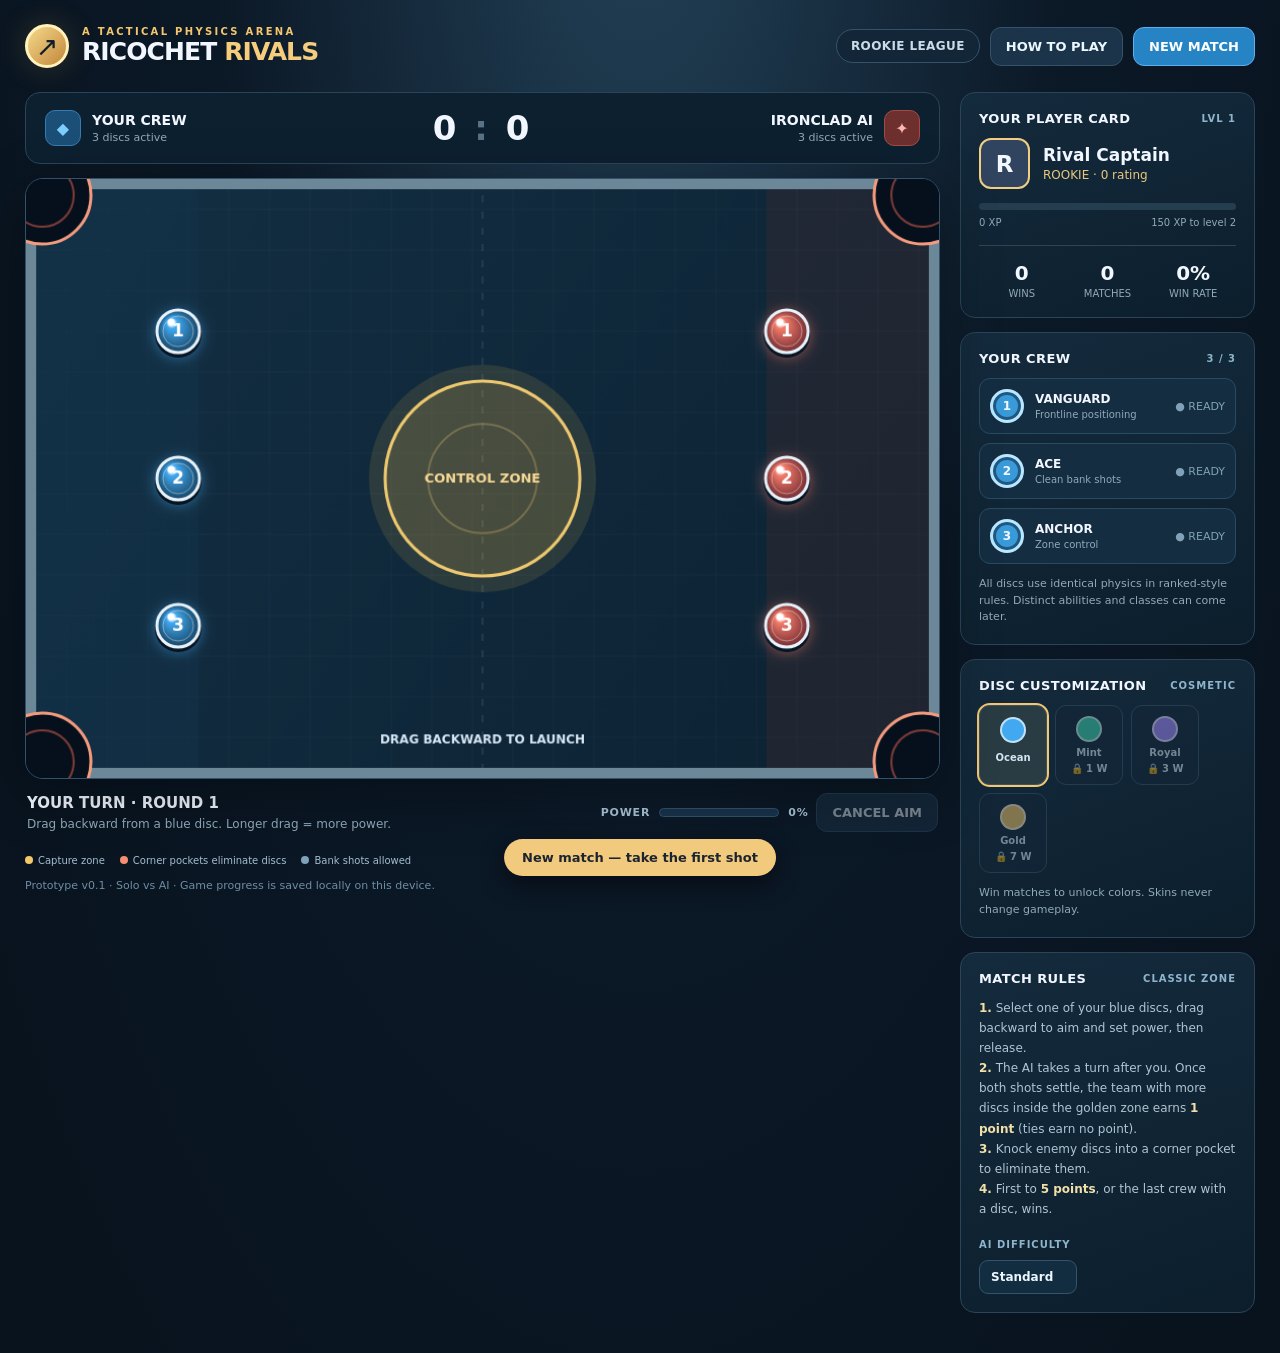
==== classic.html @ 90ade148 "Preserve original pool-style zone control prototype as Classic" ====
<!doctype html>
<html lang="en">
<head>
<meta charset="utf-8">
<meta name="viewport" content="width=device-width, initial-scale=1">
<meta name="theme-color" content="#08131e">
<meta name="description" content="Ricochet Rivals: a turn-based physics arena strategy game.">
<title>Ricochet Rivals — Arena Prototype</title>
<style>
:root{color-scheme:dark;--bg:#08131e;--panel:#101f30;--panel2:#172b3e;--stroke:#2a455a;--muted:#91a9b9;--text:#f2f7ff;--gold:#f5c66d;--blue:#48adf7;--red:#ff786c}
*{box-sizing:border-box}body{margin:0;background:radial-gradient(ellipse at 50% -15%,#24435a 0%,#0b1826 48%,#08131e 90%);font-family:Inter,ui-sans-serif,system-ui,-apple-system,BlinkMacSystemFont,"Segoe UI",sans-serif;color:var(--text);min-height:100vh}
button,select{font:inherit}button{cursor:pointer}button:disabled{opacity:.45;cursor:not-allowed}.shell{max-width:1430px;margin:auto;padding:24px 25px 40px}.topbar{display:flex;align-items:center;justify-content:space-between;gap:20px;margin-bottom:24px;flex-wrap:wrap}.brand{display:flex;align-items:center;gap:13px}.mark{display:grid;place-items:center;width:44px;height:44px;font-size:27px;color:#111d29;border:3px solid #fff2bb;border-radius:50%;background:linear-gradient(135deg,#f5d98a,#c2873c);box-shadow:0 0 30px #dba94d33}.eyebrow{font-size:10px;font-weight:800;letter-spacing:2.3px;color:var(--gold);text-transform:uppercase}.brand h1{margin:1px 0 0;font-size:25px;line-height:1.1;letter-spacing:-.9px}.topactions{display:flex;align-items:center;gap:10px}.pill{font-size:12px;font-weight:750;letter-spacing:.4px;color:#cbdbea;border:1px solid #34536b;border-radius:999px;padding:9px 14px;background:#122638}.btn{border:1px solid #35526a;border-radius:11px;padding:11px 15px;color:#ecf8ff;font-size:13px;font-weight:800;background:#1b3449;transition:background .15s,transform .15s}.btn:hover:not(:disabled){background:#2d4a62;transform:translateY(-1px)}.btn.primary{border-color:#5daff4;background:#2784c4;color:#fff}.btn.primary:hover{background:#379adf}.layout{display:grid;grid-template-columns:minmax(0,1fr) 295px;gap:20px}.stage{min-width:0}.scorebar{display:grid;grid-template-columns:1fr auto 1fr;align-items:center;background:#0d2030;border:1px solid var(--stroke);border-radius:15px;padding:15px 19px;margin-bottom:14px}.competitor{display:flex;align-items:center;gap:11px}.competitor.away{justify-content:flex-end;text-align:right}.team-icon{width:36px;height:36px;display:grid;place-items:center;border-radius:10px;font-weight:900;background:#1b4f77;color:#7dcdff;border:1px solid #377cb1}.away .team-icon{background:#6d302f;color:#ffb5ad;border-color:#a24b46}.teamname{font-size:14px;font-weight:850}.subtitle{font-size:11px;color:var(--muted);margin-top:3px}.score{font-size:34px;letter-spacing:3px;font-weight:900;font-variant-numeric:tabular-nums}.score span{color:#587286}.board-wrap{position:relative;border:1px solid #31526a;border-radius:18px;background:#091929;overflow:hidden;box-shadow:0 14px 60px #0005}.board-wrap canvas{display:block;width:100%;height:auto;touch-action:none;cursor:crosshair}.board-overlay{position:absolute;inset:0;display:flex;align-items:center;justify-content:center;pointer-events:none;background:#05131dcc}.board-overlay.hidden{display:none}.overlay-panel{background:#112638f4;border:1px solid #54728b;border-radius:18px;padding:28px 30px;max-width:min(88%,370px);text-align:center;box-shadow:0 18px 45px #0007;pointer-events:auto}.overlay-panel .big{font-size:34px;font-weight:900;letter-spacing:-1px}.overlay-panel p{color:#b8ccdc;font-size:14px;line-height:1.55}.statusbar{min-height:64px;display:flex;align-items:center;justify-content:space-between;gap:15px;padding:14px 2px}.turn-label{font-size:15px;font-weight:850}.turn-detail{font-size:12px;margin-top:5px;color:var(--muted)}.powerbox{display:flex;align-items:center;gap:9px;color:#a9c4d6;font-size:11px;font-weight:800;letter-spacing:.8px}.power-track{height:9px;width:120px;border-radius:99px;background:#18334a;overflow:hidden;border:1px solid #31536a}.power-fill{height:100%;width:0;background:linear-gradient(90deg,#48bced,#f8d575,#f08564);border-radius:99px;transition:width .08s}.side{display:flex;flex-direction:column;gap:14px}.card{background:linear-gradient(160deg,#142b3d,#0c1e2c);border:1px solid var(--stroke);border-radius:15px;padding:18px}.card h2{font-size:13px;letter-spacing:.4px;margin:0 0 15px}.section-head{display:flex;justify-content:space-between;align-items:center;margin-bottom:12px}.section-head h2{margin:0}.small-tag{font-size:10px;letter-spacing:1px;text-transform:uppercase;color:#8eb5cc;font-weight:800}.profile{display:flex;align-items:center;gap:13px}.avatar{width:51px;height:51px;border:2px solid #f1ce82;background:#30445f;border-radius:12px;display:grid;place-items:center;font-weight:900;font-size:23px}.profile-name{font-weight:850;font-size:17px}.rank{color:#e9c87e;font-size:12px;margin-top:3px}.xp-track{height:7px;border-radius:99px;background:#243e50;overflow:hidden;margin-top:14px}.xp-fill{background:#70b8f4;width:0;height:100%;border-radius:99px}.xp-label{display:flex;justify-content:space-between;color:var(--muted);font-size:10px;margin-top:7px}.stats{display:grid;grid-template-columns:repeat(3,1fr);margin-top:17px;border-top:1px solid #2b4658;padding-top:15px;text-align:center}.stat-value{font-size:20px;font-weight:900;font-variant-numeric:tabular-nums}.stat-key{font-size:10px;color:var(--muted);margin-top:3px}.roster{display:flex;flex-direction:column;gap:9px}.crewline{display:flex;align-items:center;gap:11px;background:#152d40;border:1px solid #294b62;border-radius:11px;padding:10px}.mini-disc{width:34px;height:34px;border-radius:50%;background:#399ad9;display:grid;place-items:center;border:3px solid #b9e7ff;font-size:12px;font-weight:900;box-shadow:inset 0 0 0 3px #225780}.crewtitle{font-size:12px;font-weight:850}.crewdesc{font-size:10px;color:var(--muted);margin-top:3px}.crewright{margin-left:auto;color:#80a2b9;font-size:11px}.custom-row{display:flex;gap:8px;flex-wrap:wrap}.skin{display:grid;place-items:center;gap:5px;border:1px solid #365369;background:#132638;color:#d1e5f3;border-radius:11px;min-width:68px;padding:10px 8px;font-size:10px;font-weight:800}.skin .swatch{border:2px solid #ffffffaa;border-radius:50%;width:26px;height:26px}.skin.active{outline:2px solid var(--gold);background:#293b43}.skin.locked{opacity:.5}.rules{font-size:12px;line-height:1.68;color:#b1c5d3;margin:0}.rules strong{color:#f2e0a9}.footer{margin-top:13px;color:#6f8da4;font-size:11px}.toast{position:fixed;left:50%;bottom:24px;transform:translate(-50%,30px);opacity:0;pointer-events:none;background:#f1ca7e;color:#1c2430;padding:11px 18px;border-radius:99px;font-size:13px;font-weight:850;box-shadow:0 8px 25px #0007;transition:.25s;z-index:10}.toast.visible{opacity:1;transform:translate(-50%,0)}.controls{display:flex;gap:8px;flex-wrap:wrap;align-items:center}.legend{display:flex;gap:15px;flex-wrap:wrap;font-size:10px;color:#a4bdce;margin-top:9px}.dot{display:inline-block;width:8px;height:8px;border-radius:50%;margin-right:5px}.muted{color:var(--muted)}select{appearance:none;border-radius:9px;padding:9px 22px 9px 11px;border:1px solid #35536a;background:#132d40;color:#ecf7ff;font-size:12px;font-weight:700}.version{font-size:10px;color:#7193aa;text-align:right;margin-top:4px}@media(max-width:940px){.layout{grid-template-columns:1fr}.side{display:grid;grid-template-columns:repeat(2,minmax(0,1fr));align-items:start}}@media(max-width:600px){.shell{padding:14px 11px 32px}.topbar{margin-bottom:16px}.brand h1{font-size:20px}.topactions{width:100%;justify-content:space-between}.pill{padding:8px 9px;font-size:10px}.scorebar{padding:12px 10px}.teamname{font-size:12px}.team-icon{width:29px;height:29px}.score{font-size:25px}.subtitle{font-size:9px}.side{display:flex}.statusbar{flex-direction:column;align-items:stretch;gap:12px}.powerbox{justify-content:space-between}.board-wrap{border-radius:11px}.card{padding:15px}}
</style>
</head>
<body>
<div class="shell">
  <header class="topbar">
    <div class="brand"><div class="mark">↗</div><div><div class="eyebrow">A tactical physics arena</div><h1>RICOCHET <span style="color:#f6cc7d">RIVALS</span></h1></div></div>
    <div class="topactions"><span class="pill" id="rankPill">ROOKIE LEAGUE</span><button class="btn" id="helpButton">HOW TO PLAY</button><button class="btn primary" id="newGame">NEW MATCH</button></div>
  </header>
  <main class="layout">
    <section class="stage">
      <div class="scorebar">
        <div class="competitor"><div class="team-icon">◆</div><div><div class="teamname">YOUR CREW</div><div class="subtitle" id="playerStatus">3 discs active</div></div></div>
        <div class="score" id="scoreboard">0 <span>:</span> 0</div>
        <div class="competitor away"><div><div class="teamname">IRONCLAD AI</div><div class="subtitle" id="aiStatus">3 discs active</div></div><div class="team-icon">✦</div></div>
      </div>
      <div class="board-wrap">
        <canvas id="arena" width="900" height="590" aria-label="Turn-based physics arena: drag your blue discs to take a shot"></canvas>
        <div class="board-overlay hidden" id="overlay"><div class="overlay-panel"><div class="eyebrow" id="overlayEyebrow">MATCH COMPLETE</div><div class="big" id="overlayTitle">Victory!</div><p id="overlayText">Well played.</p><button class="btn primary" id="overlayButton">PLAY AGAIN</button></div></div>
      </div>
      <div class="statusbar">
        <div><div class="turn-label" id="turnLabel">YOUR TURN — choose a disc</div><div class="turn-detail" id="turnDetail">Drag backward from a blue disc, then release to shoot.</div></div>
        <div class="controls"><div class="powerbox">POWER<div class="power-track"><div class="power-fill" id="powerFill"></div></div><span id="powerNumber">0%</span></div><button class="btn" id="resetShot" disabled>CANCEL AIM</button></div>
      </div>
      <div class="legend"><span><span class="dot" style="background:#f2c86a"></span>Capture zone</span><span><span class="dot" style="background:#f58d72"></span>Corner pockets eliminate discs</span><span><span class="dot" style="background:#7da2b9"></span>Bank shots allowed</span></div>
      <div class="footer">Prototype v0.1 · Solo vs AI · Game progress is saved locally on this device.</div>
    </section>
    <aside class="side">
      <div class="card"><div class="section-head"><h2>YOUR PLAYER CARD</h2><span class="small-tag" id="levelTag">LVL 1</span></div><div class="profile"><div class="avatar" id="avatar">R</div><div><div class="profile-name">Rival Captain</div><div class="rank" id="rankText">Rookie · 0 rating</div></div></div><div class="xp-track"><div class="xp-fill" id="xpFill"></div></div><div class="xp-label"><span id="xpLeft">0 XP</span><span id="xpRight">100 XP to level 2</span></div><div class="stats"><div><div class="stat-value" id="wins">0</div><div class="stat-key">WINS</div></div><div><div class="stat-value" id="played">0</div><div class="stat-key">MATCHES</div></div><div><div class="stat-value" id="winrate">0%</div><div class="stat-key">WIN RATE</div></div></div></div>
      <div class="card"><div class="section-head"><h2>YOUR CREW</h2><span class="small-tag">3 / 3</span></div><div class="roster"><div class="crewline"><div class="mini-disc">1</div><div><div class="crewtitle">VANGUARD</div><div class="crewdesc">Frontline positioning</div></div><div class="crewright">● READY</div></div><div class="crewline"><div class="mini-disc">2</div><div><div class="crewtitle">ACE</div><div class="crewdesc">Clean bank shots</div></div><div class="crewright">● READY</div></div><div class="crewline"><div class="mini-disc">3</div><div><div class="crewtitle">ANCHOR</div><div class="crewdesc">Zone control</div></div><div class="crewright">● READY</div></div></div><p class="muted" style="font-size:11px;line-height:1.5;margin:12px 0 0">All discs use identical physics in ranked-style rules. Distinct abilities and classes can come later.</p></div>
      <div class="card"><div class="section-head"><h2>DISC CUSTOMIZATION</h2><span class="small-tag">COSMETIC</span></div><div class="custom-row" id="skinSelector"></div><p class="muted" style="font-size:11px;line-height:1.6;margin:11px 0 0">Win matches to unlock colors. Skins never change gameplay.</p></div>
      <div class="card"><div class="section-head"><h2>MATCH RULES</h2><span class="small-tag">CLASSIC ZONE</span></div><p class="rules"><strong>1.</strong> Select one of your blue discs, drag backward to aim and set power, then release.<br><strong>2.</strong> The AI takes a turn after you. Once both shots settle, the team with more discs inside the golden zone earns <strong>1 point</strong> (ties earn no point).<br><strong>3.</strong> Knock enemy discs into a corner pocket to eliminate them.<br><strong>4.</strong> First to <strong>5 points</strong>, or the last crew with a disc, wins.</p><div style="margin-top:14px"><label class="small-tag" for="difficulty">AI DIFFICULTY</label><div style="margin-top:8px"><select id="difficulty"><option value="casual">Casual</option><option value="standard" selected>Standard</option><option value="expert">Expert</option></select></div></div></div>
    </aside>
  </main>
</div>
<div class="toast" id="toast" role="status" aria-live="polite"></div>
<script>
(function(){
"use strict";
const W=900,H=590,R=21,POCKET=43,ZONE={x:450,y:295,r:96};
const canvas=document.getElementById("arena"),ctx=canvas.getContext("2d");
const el=id=>document.getElementById(id);
const keys={save:"ricochet-rivals-profile-v1"};
const palette=[{id:"ocean",name:"Ocean",color:"#42a9f1",unlock:0},{id:"mint",name:"Mint",color:"#3cd3ae",unlock:1},{id:"royal",name:"Royal",color:"#a38bff",unlock:3},{id:"gold",name:"Gold",color:"#f2c467",unlock:7}];
let profile={wins:0,played:0,xp:0,rating:0,skin:"ocean"};
try{const p=JSON.parse(localStorage.getItem(keys.save));if(p&&typeof p==="object")profile={...profile,...p}}catch(_){}
profile.wins=Math.max(0,Number(profile.wins)||0);profile.played=Math.max(0,Number(profile.played)||0);profile.xp=Math.max(0,Number(profile.xp)||0);profile.rating=Math.max(0,Number(profile.rating)||0);
let discs=[],phase="player",scores=[0,0],round=1,selected=null,aim=null,moveAge=0,aiWait=0,gameOver=false,lastTime=0,accumulator=0,toastTimeout=null,started=false;
const clamp=(v,a,b)=>Math.max(a,Math.min(b,v));
const dist=(a,b)=>Math.hypot(a.x-b.x,a.y-b.y);
const playerColor=()=>palette.find(s=>s.id===profile.skin)?.color||palette[0].color;
function save(){try{localStorage.setItem(keys.save,JSON.stringify(profile))}catch(_){}}
function rank(){return profile.rating>=1200?"CHAMPION":profile.rating>=800?"DIAMOND":profile.rating>=500?"GOLD":profile.rating>=250?"SILVER":"ROOKIE"}
function refreshProfile(){
 const level=1+Math.floor(profile.xp/150),into=profile.xp%150;
 el("wins").textContent=profile.wins;el("played").textContent=profile.played;el("winrate").textContent=(profile.played?Math.round(profile.wins/profile.played*100):0)+"%";
 el("levelTag").textContent="LVL "+level;el("xpFill").style.width=(into/150*100)+"%";el("xpLeft").textContent=into+" XP";el("xpRight").textContent=(150-into)+" XP to level "+(level+1);
 el("rankPill").textContent=rank()+" LEAGUE";el("rankText").textContent=rank()+" · "+profile.rating+" rating";
 el("avatar").textContent=profile.skin==="gold"?"★":profile.skin==="mint"?"✦":profile.skin==="royal"?"◆":"R";
 const list=el("skinSelector");list.innerHTML="";
 palette.forEach(s=>{const unlocked=profile.wins>=s.unlock;const b=document.createElement("button");b.className="skin"+(profile.skin===s.id?" active":"")+(unlocked?"":" locked");b.innerHTML='<span class="swatch" style="background:'+s.color+'"></span><span>'+s.name+'</span><span>'+(unlocked?"":"🔒 "+s.unlock+" W")+'</span>';b.disabled=!unlocked;b.title=unlocked?"Equip "+s.name:"Win "+s.unlock+" matches to unlock";b.addEventListener("click",()=>{profile.skin=s.id;save();refreshProfile();toast("Equipped "+s.name+" skin");});list.appendChild(b)});
}
function toast(s){const t=el("toast");t.textContent=s;t.classList.add("visible");clearTimeout(toastTimeout);toastTimeout=setTimeout(()=>t.classList.remove("visible"),2300)}
function makeDisc(id,team,x,y){return{id,team,x,y,vx:0,vy:0,r:R,alive:true}}
function reset(){
 discs=[makeDisc(1,0,150,150),makeDisc(2,0,150,295),makeDisc(3,0,150,440),makeDisc(1,1,750,150),makeDisc(2,1,750,295),makeDisc(3,1,750,440)];
 scores=[0,0];round=1;phase="player";selected=null;aim=null;gameOver=false;started=true;moveAge=0;aiWait=0;el("overlay").classList.add("hidden");updateUI();toast("New match — take the first shot");
}
function updateUI(){
 el("scoreboard").innerHTML=scores[0]+' <span>:</span> '+scores[1];
 el("playerStatus").textContent=discs.filter(d=>d.team===0&&d.alive).length+" discs active";
 el("aiStatus").textContent=discs.filter(d=>d.team===1&&d.alive).length+" discs active";
 el("resetShot").disabled=!aim;
 el("powerFill").style.width=aim?Math.round(clamp(Math.hypot(aim.x-aim.disc.x,aim.y-aim.disc.y)/145,0,1)*100)+"%":"0%";
 el("powerNumber").textContent=aim?Math.round(clamp(Math.hypot(aim.x-aim.disc.x,aim.y-aim.disc.y)/145,0,1)*100)+"%":"0%";
 if(gameOver){el("turnLabel").textContent="MATCH COMPLETE";el("turnDetail").textContent="Start a new match to play again."}
 else if(phase==="player"){el("turnLabel").textContent="YOUR TURN · ROUND "+round;el("turnDetail").textContent="Drag backward from a blue disc. Longer drag = more power."}
 else if(phase==="moving"){el("turnLabel").textContent="SHOT IN MOTION";el("turnDetail").textContent="Watch the rebounds and where the discs settle."}
 else{el("turnLabel").textContent="IRONCLAD IS THINKING";el("turnDetail").textContent="The AI is lining up its shot."}
}
function point(e){const box=canvas.getBoundingClientRect();return{x:(e.clientX-box.left)*W/box.width,y:(e.clientY-box.top)*H/box.height}}
function findDisc(p,team){return discs.filter(d=>d.alive&&d.team===team).sort((a,b)=>dist(p,a)-dist(p,b))[0]}
canvas.addEventListener("pointerdown",e=>{
 if(phase!=="player"||gameOver)return;const p=point(e),d=findDisc(p,0);
 if(!d||dist(p,d)>d.r+14)return;
 selected=d;aim={disc:d,x:p.x,y:p.y};try{canvas.setPointerCapture(e.pointerId)}catch(_){}updateUI();
});
canvas.addEventListener("pointermove",e=>{if(!aim||phase!=="player")return;const p=point(e);aim.x=p.x;aim.y=p.y;updateUI()});
function launch(d,dx,dy){
 let length=Math.hypot(dx,dy);
 if(length<8)return false;
 const power=clamp(length/145,0,1);
 const speed=2.2+power*12.8;
 d.vx=dx/length*speed;d.vy=dy/length*speed;
 selected=null;aim=null;phase="moving";moveAge=0;updateUI();return true;
}
canvas.addEventListener("pointerup",e=>{
 if(!aim||phase!=="player")return;
 const p=point(e);const d=aim.disc;
 // Slingshot: pulling toward the opposite direction of intended travel.
 aim=null;selected=null;
 if(!launch(d,d.x-p.x,d.y-p.y))toast("Drag farther to take a shot");
 updateUI();
});
canvas.addEventListener("pointercancel",()=>{aim=null;selected=null;updateUI()});
el("resetShot").addEventListener("click",()=>{aim=null;selected=null;updateUI()});
el("newGame").addEventListener("click",reset);el("overlayButton").addEventListener("click",reset);
el("difficulty").addEventListener("change",()=>{toast("AI difficulty: "+el("difficulty").value)});
el("helpButton").addEventListener("click",()=>{if(gameOver)return;el("overlayEyebrow").textContent="GAME RULES";el("overlayTitle").textContent="Control the zone";el("overlayText").textContent="Drag backward from a blue disc to aim and release. Each side shoots once per round. The side with more discs in the gold circle scores 1 point. Corner pockets eliminate discs. First to 5 points wins.";el("overlayButton").textContent="CONTINUE MATCH";el("overlay").classList.remove("hidden");el("overlayButton").onclick=()=>{el("overlay").classList.add("hidden");el("overlayButton").onclick=null;el("overlayButton").textContent="PLAY AGAIN";};});
function physicsStep(){
 const friction=.986;
 for(const d of discs){
  if(!d.alive)continue;
  d.x+=d.vx;d.y+=d.vy;d.vx*=friction;d.vy*=friction;
  if(Math.abs(d.vx)<.035)d.vx=0;if(Math.abs(d.vy)<.035)d.vy=0;
  const pockets=[[16,16],[W-16,16],[16,H-16],[W-16,H-16]];
  if(pockets.some(p=>dist(d,{x:p[0],y:p[1]})<POCKET)){d.alive=false;d.vx=0;d.vy=0;continue}
  // Walls have corner pocket openings.
  if(d.x<d.r){d.x=d.r;d.vx=Math.abs(d.vx)*.88}
  if(d.x>W-d.r){d.x=W-d.r;d.vx=-Math.abs(d.vx)*.88}
  if(d.y<d.r){d.y=d.r;d.vy=Math.abs(d.vy)*.88}
  if(d.y>H-d.r){d.y=H-d.r;d.vy=-Math.abs(d.vy)*.88}
 }
 // Equal-mass circle impulse and position correction.
 for(let i=0;i<discs.length;i++)for(let j=i+1;j<discs.length;j++){
  const a=discs[i],b=discs[j];if(!a.alive||!b.alive)continue;
  let dx=b.x-a.x,dy=b.y-a.y,d=Math.hypot(dx,dy),min=a.r+b.r;
  if(d>=min)continue;
  if(d<.00001){dx=.001;dy=0;d=.001}
  const nx=dx/d,ny=dy/d,overlap=min-d;
  a.x-=nx*overlap*.5;b.x+=nx*overlap*.5;a.y-=ny*overlap*.5;b.y+=ny*overlap*.5;
  const relative=(b.vx-a.vx)*nx+(b.vy-a.vy)*ny;
  if(relative<0){const impulse=-(1+.92)*relative/2;a.vx-=impulse*nx;a.vy-=impulse*ny;b.vx+=impulse*nx;b.vy+=impulse*ny}
 }
}
function active(team){return discs.filter(d=>d.alive&&d.team===team)}
function checkLastCrew(){if(!active(0).length&& !active(1).length){endGame(null,"Both crews were eliminated.");return true}if(!active(1).length){endGame(0,"You eliminated the entire opposing crew.");return true}if(!active(0).length){endGame(1,"Your entire crew was eliminated.");return true}return false}
function finishMotion(){
 if(checkLastCrew())return;
 if(currentShooter===0){phase="ai";aiWait=.55;updateUI();return}
 // Both sides have taken their shot: score the control zone.
 const inside=t=>active(t).filter(d=>dist(d,ZONE)<=ZONE.r-d.r*.25).length;
 const p=inside(0),a=inside(1);
 if(p>a){scores[0]++;toast("Zone controlled! +1 point")}else if(a>p){scores[1]++;toast("Ironclad controls the zone. +1 point")}else toast("Contested zone — no points");
 if(scores[0]>=5){endGame(0,"First to 5 points. Great positioning!");return}
 if(scores[1]>=5){endGame(1,"Ironclad reached 5 points.");return}
 round++;phase="player";updateUI();
}
let currentShooter=0;
function aiTakeTurn(){
 if(gameOver||phase!=="ai")return;
 const mine=active(1),enemies=active(0);
 if(!mine.length){endGame(0,"Ironclad ran out of discs.");return}
 const difficulty=el("difficulty").value;
 const error=difficulty==="casual"?.31:difficulty==="expert"?.055:.14;
 // Pick shot with simple tactical heuristic: reposition toward center if losing zone, otherwise disrupt enemy inside zone.
 const scoreDisc=d=>dist(d,ZONE);
 let best=null;
 for(const d of mine){
  const inZone=scoreDisc(d)<ZONE.r-R;
  for(const target of [ZONE,...enemies]){
   if(target===ZONE&&inZone)continue;
   const vx=target.x-d.x,vy=target.y-d.y,range=Math.hypot(vx,vy);
   if(range<10)continue;
   let value=(target===ZONE?65:50)-(range*.045);
   if(target!==ZONE&&scoreDisc(target)<ZONE.r+R)value+=30;
   if(inZone)value-=40;
   if(!best||value>best.value)best={d,vx,vy,range,value,target};
  }
 }
 if(!best){best={d:mine[0],vx:ZONE.x-mine[0].x,vy:ZONE.y-mine[0].y,range:dist(mine[0],ZONE)}}
 const angle=Math.atan2(best.vy,best.vx)+(Math.random()-.5)*error*2;
 // Calibrated power for sliding, moderated by distance.
 const power=clamp(.32+best.range/900, .33, .84);
 const speed=2.2+power*12.8;
 best.d.vx=Math.cos(angle)*speed;best.d.vy=Math.sin(angle)*speed;
 currentShooter=1;phase="moving";moveAge=0;updateUI();
}
function endGame(winner,reason){
 gameOver=true;phase="done";aim=null;selected=null;
 if(winner!==null){
  profile.played++;profile.xp+=(winner===0?100:35);profile.rating=Math.max(0,profile.rating+(winner===0?35:-12));
  if(winner===0)profile.wins++;
  save();refreshProfile();
 }
 el("overlayEyebrow").textContent=winner===0?"VICTORY":winner===1?"DEFEAT":"DRAW";
 el("overlayTitle").textContent=winner===0?"You won!":winner===1?"Ironclad wins":"It's a draw";
 el("overlayText").textContent=reason+(winner===0?" You earned 100 XP and 35 rating.":winner===1?" You earned 35 XP.":"");
 el("overlayButton").textContent="PLAY AGAIN";el("overlayButton").onclick=null;el("overlay").classList.remove("hidden");updateUI();
}
function draw(){
 ctx.clearRect(0,0,W,H);
 const bg=ctx.createLinearGradient(0,0,W,H);bg.addColorStop(0,"#142f43");bg.addColorStop(1,"#0c2233");ctx.fillStyle=bg;ctx.fillRect(0,0,W,H);
 ctx.strokeStyle="#ffffff08";ctx.lineWidth=1;for(let x=40;x<W;x+=40){ctx.beginPath();ctx.moveTo(x,0);ctx.lineTo(x,H);ctx.stroke()}for(let y=30;y<H;y+=40){ctx.beginPath();ctx.moveTo(0,y);ctx.lineTo(W,y);ctx.stroke()}
 ctx.fillStyle="#12344b77";ctx.fillRect(0,0,170,H);ctx.fillStyle="#69312633";ctx.fillRect(W-170,0,170,H);
 ctx.strokeStyle="#84a2b029";ctx.lineWidth=2;ctx.setLineDash([7,9]);ctx.beginPath();ctx.moveTo(W/2,0);ctx.lineTo(W/2,H);ctx.stroke();ctx.setLineDash([]);
 ctx.beginPath();ctx.arc(ZONE.x,ZONE.y,ZONE.r+16,0,Math.PI*2);ctx.fillStyle="#e9bf4720";ctx.fill();
 ctx.beginPath();ctx.arc(ZONE.x,ZONE.y,ZONE.r,0,Math.PI*2);ctx.fillStyle="#e7b94b25";ctx.fill();ctx.strokeStyle="#eec970";ctx.lineWidth=3;ctx.stroke();
 ctx.beginPath();ctx.arc(ZONE.x,ZONE.y,ZONE.r*.56,0,Math.PI*2);ctx.strokeStyle="#f2c97944";ctx.lineWidth=2;ctx.stroke();
 ctx.fillStyle="#f7d896";ctx.font="bold 13px system-ui";ctx.textAlign="center";ctx.fillText("CONTROL ZONE",ZONE.x,ZONE.y+4);
 // Arena rim and pocket holes.
 ctx.strokeStyle="#6b8798";ctx.lineWidth=10;ctx.strokeRect(5,5,W-10,H-10);
 for(const [x,y] of [[16,16],[W-16,16],[16,H-16],[W-16,H-16]]){ctx.beginPath();ctx.arc(x,y,POCKET+5,0,Math.PI*2);ctx.fillStyle="#05101c";ctx.fill();ctx.strokeStyle="#f49b7e";ctx.lineWidth=3;ctx.stroke();ctx.beginPath();ctx.arc(x,y,POCKET-12,0,Math.PI*2);ctx.strokeStyle="#803d39";ctx.lineWidth=2;ctx.stroke()}
 // Selected disc and its live aim vector.
 if(aim){const d=aim.disc,dx=d.x-aim.x,dy=d.y-aim.y,len=Math.hypot(dx,dy),nx=dx/Math.max(len,.0001),ny=dy/Math.max(len,.0001),range=clamp(len/145,0,1);
  ctx.save();ctx.setLineDash([9,9]);ctx.lineWidth=3;ctx.strokeStyle="#f6d47b";ctx.beginPath();ctx.moveTo(d.x,d.y);ctx.lineTo(d.x+nx*(80+range*155),d.y+ny*(80+range*155));ctx.stroke();ctx.setLineDash([]);ctx.strokeStyle="#fff4c2";ctx.lineWidth=2;ctx.beginPath();ctx.arc(d.x,d.y,R+10,0,Math.PI*2);ctx.stroke();ctx.beginPath();ctx.moveTo(d.x,d.y);ctx.lineTo(aim.x,aim.y);ctx.strokeStyle="#f6d47b99";ctx.stroke();ctx.restore();
 }
 discs.forEach(d=>{
  if(!d.alive)return;
  const color=d.team===0?playerColor():"#f47b69";
  ctx.save();ctx.shadowColor=color+"88";ctx.shadowBlur=13;ctx.beginPath();ctx.arc(d.x,d.y+3,d.r+2,0,Math.PI*2);ctx.fillStyle="#061423";ctx.fill();ctx.shadowBlur=0;
  const gradient=ctx.createRadialGradient(d.x-7,d.y-9,3,d.x,d.y,d.r);gradient.addColorStop(0,"#ffffff");gradient.addColorStop(.12,color);gradient.addColorStop(1,d.team===0?"#174666":"#752e34");
  ctx.beginPath();ctx.arc(d.x,d.y,d.r,0,Math.PI*2);ctx.fillStyle=gradient;ctx.fill();ctx.lineWidth=3;ctx.strokeStyle="#e7f2fa";ctx.stroke();
  ctx.beginPath();ctx.arc(d.x,d.y,d.r-6,0,Math.PI*2);ctx.strokeStyle="#ffffff65";ctx.lineWidth=1;ctx.stroke();
  ctx.fillStyle="#ffffff";ctx.font="900 17px system-ui";ctx.textAlign="center";ctx.textBaseline="middle";ctx.fillText(d.id,d.x,d.y+1);ctx.restore();
 });
 if(phase==="player"){ctx.fillStyle="#d6e7f5";ctx.textAlign="center";ctx.font="700 12px system-ui";ctx.fillText("DRAG BACKWARD TO LAUNCH",W/2,H-34)}
}
function frame(time){
 const dt=Math.min((time-lastTime)/1000||0,.05);lastTime=time;
 if(started&&!gameOver){
  if(phase==="moving"){
   accumulator+=dt;moveAge+=dt;
   while(accumulator>=1/60){physicsStep();accumulator-=1/60}
   const still=discs.every(d=>!d.alive||(Math.abs(d.vx)<.04&&Math.abs(d.vy)<.04));
   if((still&&moveAge>.2)||moveAge>12){discs.forEach(d=>{d.vx=0;d.vy=0});finishMotion()}
  }else if(phase==="ai"){aiWait-=dt;if(aiWait<=0)aiTakeTurn()}
 }
 draw();requestAnimationFrame(frame);
}
function playerLaunchPointerFix(){/* Explicitly register the shooter on every player launch. */}
canvas.addEventListener("pointerup",()=>{},false);
// Set the shooter before the player releases their shot.
canvas.addEventListener("pointerdown",e=>{if(phase==="player"){const p=point(e),d=findDisc(p,0);if(d&&dist(p,d)<d.r+14)currentShooter=0}},false);
refreshProfile();reset();requestAnimationFrame(frame);
})();
</script>
</body>
</html>
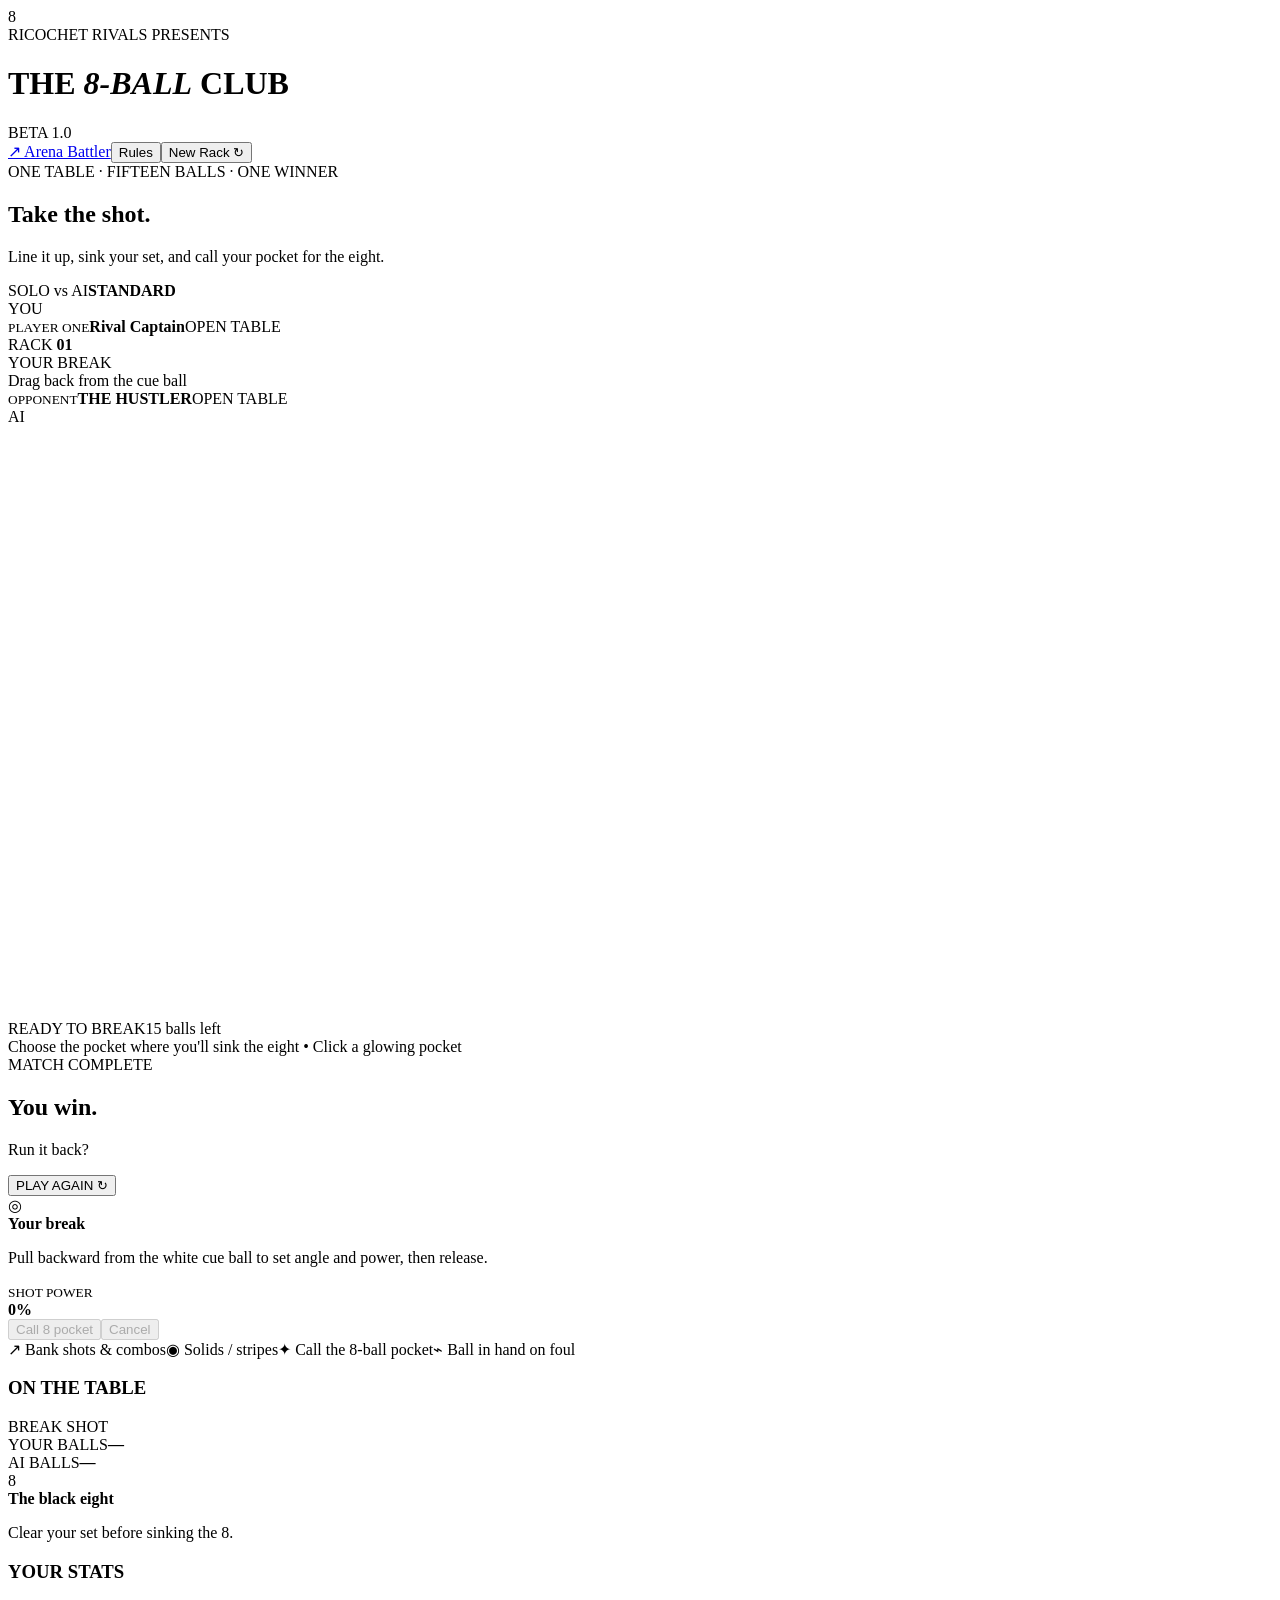
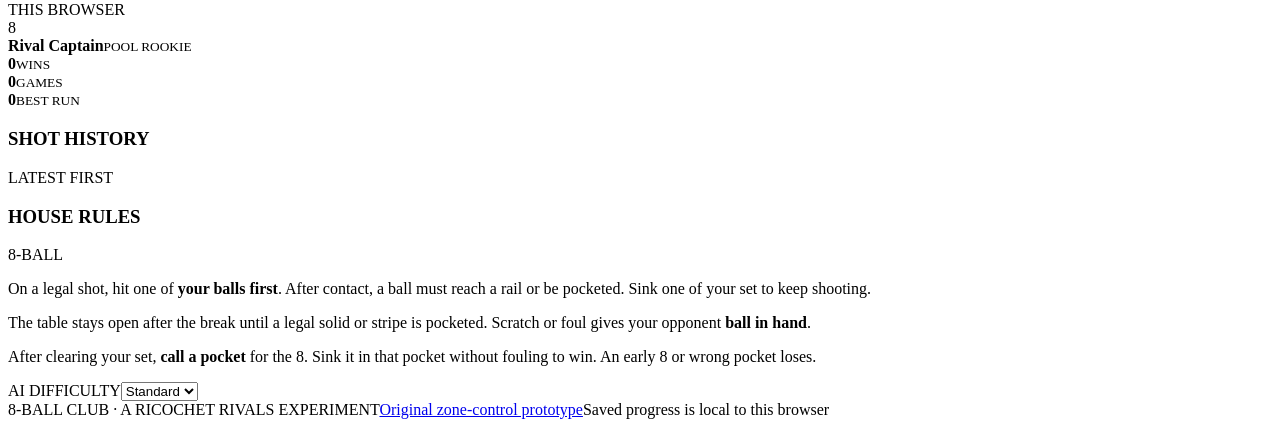
==== commit c67c5891: "Replace Classic entry point with full 8-ball pool interface" ====
--- a/classic.html
+++ b/classic.html
@@ -1,250 +1,49 @@
 <!doctype html>
-<html lang="en">
-<head>
-<meta charset="utf-8">
-<meta name="viewport" content="width=device-width, initial-scale=1">
-<meta name="theme-color" content="#08131e">
-<meta name="description" content="Ricochet Rivals: a turn-based physics arena strategy game.">
-<title>Ricochet Rivals — Arena Prototype</title>
-<style>
-:root{color-scheme:dark;--bg:#08131e;--panel:#101f30;--panel2:#172b3e;--stroke:#2a455a;--muted:#91a9b9;--text:#f2f7ff;--gold:#f5c66d;--blue:#48adf7;--red:#ff786c}
-*{box-sizing:border-box}body{margin:0;background:radial-gradient(ellipse at 50% -15%,#24435a 0%,#0b1826 48%,#08131e 90%);font-family:Inter,ui-sans-serif,system-ui,-apple-system,BlinkMacSystemFont,"Segoe UI",sans-serif;color:var(--text);min-height:100vh}
-button,select{font:inherit}button{cursor:pointer}button:disabled{opacity:.45;cursor:not-allowed}.shell{max-width:1430px;margin:auto;padding:24px 25px 40px}.topbar{display:flex;align-items:center;justify-content:space-between;gap:20px;margin-bottom:24px;flex-wrap:wrap}.brand{display:flex;align-items:center;gap:13px}.mark{display:grid;place-items:center;width:44px;height:44px;font-size:27px;color:#111d29;border:3px solid #fff2bb;border-radius:50%;background:linear-gradient(135deg,#f5d98a,#c2873c);box-shadow:0 0 30px #dba94d33}.eyebrow{font-size:10px;font-weight:800;letter-spacing:2.3px;color:var(--gold);text-transform:uppercase}.brand h1{margin:1px 0 0;font-size:25px;line-height:1.1;letter-spacing:-.9px}.topactions{display:flex;align-items:center;gap:10px}.pill{font-size:12px;font-weight:750;letter-spacing:.4px;color:#cbdbea;border:1px solid #34536b;border-radius:999px;padding:9px 14px;background:#122638}.btn{border:1px solid #35526a;border-radius:11px;padding:11px 15px;color:#ecf8ff;font-size:13px;font-weight:800;background:#1b3449;transition:background .15s,transform .15s}.btn:hover:not(:disabled){background:#2d4a62;transform:translateY(-1px)}.btn.primary{border-color:#5daff4;background:#2784c4;color:#fff}.btn.primary:hover{background:#379adf}.layout{display:grid;grid-template-columns:minmax(0,1fr) 295px;gap:20px}.stage{min-width:0}.scorebar{display:grid;grid-template-columns:1fr auto 1fr;align-items:center;background:#0d2030;border:1px solid var(--stroke);border-radius:15px;padding:15px 19px;margin-bottom:14px}.competitor{display:flex;align-items:center;gap:11px}.competitor.away{justify-content:flex-end;text-align:right}.team-icon{width:36px;height:36px;display:grid;place-items:center;border-radius:10px;font-weight:900;background:#1b4f77;color:#7dcdff;border:1px solid #377cb1}.away .team-icon{background:#6d302f;color:#ffb5ad;border-color:#a24b46}.teamname{font-size:14px;font-weight:850}.subtitle{font-size:11px;color:var(--muted);margin-top:3px}.score{font-size:34px;letter-spacing:3px;font-weight:900;font-variant-numeric:tabular-nums}.score span{color:#587286}.board-wrap{position:relative;border:1px solid #31526a;border-radius:18px;background:#091929;overflow:hidden;box-shadow:0 14px 60px #0005}.board-wrap canvas{display:block;width:100%;height:auto;touch-action:none;cursor:crosshair}.board-overlay{position:absolute;inset:0;display:flex;align-items:center;justify-content:center;pointer-events:none;background:#05131dcc}.board-overlay.hidden{display:none}.overlay-panel{background:#112638f4;border:1px solid #54728b;border-radius:18px;padding:28px 30px;max-width:min(88%,370px);text-align:center;box-shadow:0 18px 45px #0007;pointer-events:auto}.overlay-panel .big{font-size:34px;font-weight:900;letter-spacing:-1px}.overlay-panel p{color:#b8ccdc;font-size:14px;line-height:1.55}.statusbar{min-height:64px;display:flex;align-items:center;justify-content:space-between;gap:15px;padding:14px 2px}.turn-label{font-size:15px;font-weight:850}.turn-detail{font-size:12px;margin-top:5px;color:var(--muted)}.powerbox{display:flex;align-items:center;gap:9px;color:#a9c4d6;font-size:11px;font-weight:800;letter-spacing:.8px}.power-track{height:9px;width:120px;border-radius:99px;background:#18334a;overflow:hidden;border:1px solid #31536a}.power-fill{height:100%;width:0;background:linear-gradient(90deg,#48bced,#f8d575,#f08564);border-radius:99px;transition:width .08s}.side{display:flex;flex-direction:column;gap:14px}.card{background:linear-gradient(160deg,#142b3d,#0c1e2c);border:1px solid var(--stroke);border-radius:15px;padding:18px}.card h2{font-size:13px;letter-spacing:.4px;margin:0 0 15px}.section-head{display:flex;justify-content:space-between;align-items:center;margin-bottom:12px}.section-head h2{margin:0}.small-tag{font-size:10px;letter-spacing:1px;text-transform:uppercase;color:#8eb5cc;font-weight:800}.profile{display:flex;align-items:center;gap:13px}.avatar{width:51px;height:51px;border:2px solid #f1ce82;background:#30445f;border-radius:12px;display:grid;place-items:center;font-weight:900;font-size:23px}.profile-name{font-weight:850;font-size:17px}.rank{color:#e9c87e;font-size:12px;margin-top:3px}.xp-track{height:7px;border-radius:99px;background:#243e50;overflow:hidden;margin-top:14px}.xp-fill{background:#70b8f4;width:0;height:100%;border-radius:99px}.xp-label{display:flex;justify-content:space-between;color:var(--muted);font-size:10px;margin-top:7px}.stats{display:grid;grid-template-columns:repeat(3,1fr);margin-top:17px;border-top:1px solid #2b4658;padding-top:15px;text-align:center}.stat-value{font-size:20px;font-weight:900;font-variant-numeric:tabular-nums}.stat-key{font-size:10px;color:var(--muted);margin-top:3px}.roster{display:flex;flex-direction:column;gap:9px}.crewline{display:flex;align-items:center;gap:11px;background:#152d40;border:1px solid #294b62;border-radius:11px;padding:10px}.mini-disc{width:34px;height:34px;border-radius:50%;background:#399ad9;display:grid;place-items:center;border:3px solid #b9e7ff;font-size:12px;font-weight:900;box-shadow:inset 0 0 0 3px #225780}.crewtitle{font-size:12px;font-weight:850}.crewdesc{font-size:10px;color:var(--muted);margin-top:3px}.crewright{margin-left:auto;color:#80a2b9;font-size:11px}.custom-row{display:flex;gap:8px;flex-wrap:wrap}.skin{display:grid;place-items:center;gap:5px;border:1px solid #365369;background:#132638;color:#d1e5f3;border-radius:11px;min-width:68px;padding:10px 8px;font-size:10px;font-weight:800}.skin .swatch{border:2px solid #ffffffaa;border-radius:50%;width:26px;height:26px}.skin.active{outline:2px solid var(--gold);background:#293b43}.skin.locked{opacity:.5}.rules{font-size:12px;line-height:1.68;color:#b1c5d3;margin:0}.rules strong{color:#f2e0a9}.footer{margin-top:13px;color:#6f8da4;font-size:11px}.toast{position:fixed;left:50%;bottom:24px;transform:translate(-50%,30px);opacity:0;pointer-events:none;background:#f1ca7e;color:#1c2430;padding:11px 18px;border-radius:99px;font-size:13px;font-weight:850;box-shadow:0 8px 25px #0007;transition:.25s;z-index:10}.toast.visible{opacity:1;transform:translate(-50%,0)}.controls{display:flex;gap:8px;flex-wrap:wrap;align-items:center}.legend{display:flex;gap:15px;flex-wrap:wrap;font-size:10px;color:#a4bdce;margin-top:9px}.dot{display:inline-block;width:8px;height:8px;border-radius:50%;margin-right:5px}.muted{color:var(--muted)}select{appearance:none;border-radius:9px;padding:9px 22px 9px 11px;border:1px solid #35536a;background:#132d40;color:#ecf7ff;font-size:12px;font-weight:700}.version{font-size:10px;color:#7193aa;text-align:right;margin-top:4px}@media(max-width:940px){.layout{grid-template-columns:1fr}.side{display:grid;grid-template-columns:repeat(2,minmax(0,1fr));align-items:start}}@media(max-width:600px){.shell{padding:14px 11px 32px}.topbar{margin-bottom:16px}.brand h1{font-size:20px}.topactions{width:100%;justify-content:space-between}.pill{padding:8px 9px;font-size:10px}.scorebar{padding:12px 10px}.teamname{font-size:12px}.team-icon{width:29px;height:29px}.score{font-size:25px}.subtitle{font-size:9px}.side{display:flex}.statusbar{flex-direction:column;align-items:stretch;gap:12px}.powerbox{justify-content:space-between}.board-wrap{border-radius:11px}.card{padding:15px}}
-</style>
-</head>
-<body>
-<div class="shell">
-  <header class="topbar">
-    <div class="brand"><div class="mark">↗</div><div><div class="eyebrow">A tactical physics arena</div><h1>RICOCHET <span style="color:#f6cc7d">RIVALS</span></h1></div></div>
-    <div class="topactions"><span class="pill" id="rankPill">ROOKIE LEAGUE</span><button class="btn" id="helpButton">HOW TO PLAY</button><button class="btn primary" id="newGame">NEW MATCH</button></div>
-  </header>
-  <main class="layout">
-    <section class="stage">
-      <div class="scorebar">
-        <div class="competitor"><div class="team-icon">◆</div><div><div class="teamname">YOUR CREW</div><div class="subtitle" id="playerStatus">3 discs active</div></div></div>
-        <div class="score" id="scoreboard">0 <span>:</span> 0</div>
-        <div class="competitor away"><div><div class="teamname">IRONCLAD AI</div><div class="subtitle" id="aiStatus">3 discs active</div></div><div class="team-icon">✦</div></div>
-      </div>
-      <div class="board-wrap">
-        <canvas id="arena" width="900" height="590" aria-label="Turn-based physics arena: drag your blue discs to take a shot"></canvas>
-        <div class="board-overlay hidden" id="overlay"><div class="overlay-panel"><div class="eyebrow" id="overlayEyebrow">MATCH COMPLETE</div><div class="big" id="overlayTitle">Victory!</div><p id="overlayText">Well played.</p><button class="btn primary" id="overlayButton">PLAY AGAIN</button></div></div>
-      </div>
-      <div class="statusbar">
-        <div><div class="turn-label" id="turnLabel">YOUR TURN — choose a disc</div><div class="turn-detail" id="turnDetail">Drag backward from a blue disc, then release to shoot.</div></div>
-        <div class="controls"><div class="powerbox">POWER<div class="power-track"><div class="power-fill" id="powerFill"></div></div><span id="powerNumber">0%</span></div><button class="btn" id="resetShot" disabled>CANCEL AIM</button></div>
-      </div>
-      <div class="legend"><span><span class="dot" style="background:#f2c86a"></span>Capture zone</span><span><span class="dot" style="background:#f58d72"></span>Corner pockets eliminate discs</span><span><span class="dot" style="background:#7da2b9"></span>Bank shots allowed</span></div>
-      <div class="footer">Prototype v0.1 · Solo vs AI · Game progress is saved locally on this device.</div>
+<html lang="en"><head><meta charset="utf-8"><meta name="viewport" content="width=device-width, initial-scale=1">
+<meta name="theme-color" content="#071b1b"><meta name="description" content="Ricochet 8-Ball: play a complete game of 8-ball pool against the computer.">
+<title>Ricochet 8-Ball — Play Pool</title><link rel="stylesheet" href="./pool.css"><script defer src="./pool.js"></script></head>
+<body><div class="shell">
+<header class="topbar">
+  <div class="brand"><span class="brandball">8</span><div><div class="eyebrow">RICOCHET RIVALS PRESENTS</div><h1>THE <em>8-BALL</em> CLUB</h1></div><span class="build">BETA 1.0</span></div>
+  <nav><a href="./index.html" class="link">↗ Arena Battler</a><button class="button ghost" id="rulesBtn">Rules</button><button class="button primary" id="newBtn">New Rack ↻</button></nav>
+</header>
+<div class="hero-copy"><div><span class="eyebrow">ONE TABLE · FIFTEEN BALLS · ONE WINNER</span><h2>Take the shot.</h2><p>Line it up, sink your set, and call your pocket for the eight.</p></div><div class="match-chip"><span class="pulse"></span><span>SOLO vs AI</span><b id="difficultyChip">STANDARD</b></div></div>
+<main class="layout">
+  <section class="main-stage">
+    <div class="scorestrip">
+      <div class="contestant player"><span class="player-avatar">YOU</span><div><small>PLAYER ONE</small><strong>Rival Captain</strong><span class="group-text" id="humanGroup">OPEN TABLE</span></div></div>
+      <div class="scoremiddle"><span class="label">RACK <b id="rackNumber">01</b></span><div class="turntitle" id="turnTitle">YOUR BREAK</div><div class="turnsub" id="turnSub">Drag back from the cue ball</div></div>
+      <div class="contestant computer"><div><small>OPPONENT</small><strong>THE HUSTLER</strong><span class="group-text" id="aiGroup">OPEN TABLE</span></div><span class="player-avatar red">AI</span></div>
+    </div>
+    <div class="table-frame">
+      <canvas id="poolCanvas" width="1040" height="590" aria-label="Eight-ball pool table. Pull backward from the white cue ball to aim and shoot."></canvas>
+      <div class="table-hud"><span id="tablePhase"><span class="signal"></span> READY TO BREAK</span><span id="ballCount">15 balls left</span></div>
+      <div class="call-overlay hidden" id="callHelp">Choose the pocket where you'll sink the eight • Click a glowing pocket</div>
+      <div class="overlay hidden" id="overlay"><div class="overlay-card"><span class="eyebrow" id="overlayTag">MATCH COMPLETE</span><h2 id="overlayHeading">You win.</h2><p id="overlayBody">Run it back?</p><div class="overlay-score" id="overlayScore"></div><button class="button primary" id="overlayButton">PLAY AGAIN ↻</button></div></div>
+    </div>
+    <div class="shot-panel">
+      <div class="shot-message"><span class="shot-icon" id="statusIcon">◎</span><div><strong id="statusTitle">Your break</strong><p id="statusDescription">Pull backward from the white cue ball to set angle and power, then release.</p></div></div>
+      <div class="shot-controls"><div class="power"><small>SHOT POWER</small><div class="power-rail"><div id="powerFill"></div></div><strong id="powerValue">0%</strong></div><button class="button call" id="callBtn" disabled>Call 8 pocket</button><button class="button ghost" id="resetAim" disabled>Cancel</button></div>
+    </div>
+    <div class="quick-tips"><span>↗ Bank shots & combos</span><span>◉ Solids / stripes</span><span>✦ Call the 8-ball pocket</span><span>⌁ Ball in hand on foul</span></div>
+  </section>
+  <aside class="sidebar">
+    <section class="panel"><div class="panel-heading"><h3>ON THE TABLE</h3><span class="tiny" id="turnBadge">BREAK SHOT</span></div>
+      <div class="sets"><div class="setbox"><div class="set-label"><span>YOUR BALLS</span><b id="playerLeft">—</b></div><div id="playerSet" class="ballrow"></div></div><div class="setbox"><div class="set-label"><span>AI BALLS</span><b id="aiLeft">—</b></div><div id="aiSet" class="ballrow"></div></div></div>
+      <div class="eight-info"><span class="eight-mini">8</span><div><strong id="eightTitle">The black eight</strong><p id="eightDescription">Clear your set before sinking the 8.</p></div></div>
     </section>
-    <aside class="side">
-      <div class="card"><div class="section-head"><h2>YOUR PLAYER CARD</h2><span class="small-tag" id="levelTag">LVL 1</span></div><div class="profile"><div class="avatar" id="avatar">R</div><div><div class="profile-name">Rival Captain</div><div class="rank" id="rankText">Rookie · 0 rating</div></div></div><div class="xp-track"><div class="xp-fill" id="xpFill"></div></div><div class="xp-label"><span id="xpLeft">0 XP</span><span id="xpRight">100 XP to level 2</span></div><div class="stats"><div><div class="stat-value" id="wins">0</div><div class="stat-key">WINS</div></div><div><div class="stat-value" id="played">0</div><div class="stat-key">MATCHES</div></div><div><div class="stat-value" id="winrate">0%</div><div class="stat-key">WIN RATE</div></div></div></div>
-      <div class="card"><div class="section-head"><h2>YOUR CREW</h2><span class="small-tag">3 / 3</span></div><div class="roster"><div class="crewline"><div class="mini-disc">1</div><div><div class="crewtitle">VANGUARD</div><div class="crewdesc">Frontline positioning</div></div><div class="crewright">● READY</div></div><div class="crewline"><div class="mini-disc">2</div><div><div class="crewtitle">ACE</div><div class="crewdesc">Clean bank shots</div></div><div class="crewright">● READY</div></div><div class="crewline"><div class="mini-disc">3</div><div><div class="crewtitle">ANCHOR</div><div class="crewdesc">Zone control</div></div><div class="crewright">● READY</div></div></div><p class="muted" style="font-size:11px;line-height:1.5;margin:12px 0 0">All discs use identical physics in ranked-style rules. Distinct abilities and classes can come later.</p></div>
-      <div class="card"><div class="section-head"><h2>DISC CUSTOMIZATION</h2><span class="small-tag">COSMETIC</span></div><div class="custom-row" id="skinSelector"></div><p class="muted" style="font-size:11px;line-height:1.6;margin:11px 0 0">Win matches to unlock colors. Skins never change gameplay.</p></div>
-      <div class="card"><div class="section-head"><h2>MATCH RULES</h2><span class="small-tag">CLASSIC ZONE</span></div><p class="rules"><strong>1.</strong> Select one of your blue discs, drag backward to aim and set power, then release.<br><strong>2.</strong> The AI takes a turn after you. Once both shots settle, the team with more discs inside the golden zone earns <strong>1 point</strong> (ties earn no point).<br><strong>3.</strong> Knock enemy discs into a corner pocket to eliminate them.<br><strong>4.</strong> First to <strong>5 points</strong>, or the last crew with a disc, wins.</p><div style="margin-top:14px"><label class="small-tag" for="difficulty">AI DIFFICULTY</label><div style="margin-top:8px"><select id="difficulty"><option value="casual">Casual</option><option value="standard" selected>Standard</option><option value="expert">Expert</option></select></div></div></div>
-    </aside>
-  </main>
-</div>
-<div class="toast" id="toast" role="status" aria-live="polite"></div>
-<script>
-(function(){
-"use strict";
-const W=900,H=590,R=21,POCKET=43,ZONE={x:450,y:295,r:96};
-const canvas=document.getElementById("arena"),ctx=canvas.getContext("2d");
-const el=id=>document.getElementById(id);
-const keys={save:"ricochet-rivals-profile-v1"};
-const palette=[{id:"ocean",name:"Ocean",color:"#42a9f1",unlock:0},{id:"mint",name:"Mint",color:"#3cd3ae",unlock:1},{id:"royal",name:"Royal",color:"#a38bff",unlock:3},{id:"gold",name:"Gold",color:"#f2c467",unlock:7}];
-let profile={wins:0,played:0,xp:0,rating:0,skin:"ocean"};
-try{const p=JSON.parse(localStorage.getItem(keys.save));if(p&&typeof p==="object")profile={...profile,...p}}catch(_){}
-profile.wins=Math.max(0,Number(profile.wins)||0);profile.played=Math.max(0,Number(profile.played)||0);profile.xp=Math.max(0,Number(profile.xp)||0);profile.rating=Math.max(0,Number(profile.rating)||0);
-let discs=[],phase="player",scores=[0,0],round=1,selected=null,aim=null,moveAge=0,aiWait=0,gameOver=false,lastTime=0,accumulator=0,toastTimeout=null,started=false;
-const clamp=(v,a,b)=>Math.max(a,Math.min(b,v));
-const dist=(a,b)=>Math.hypot(a.x-b.x,a.y-b.y);
-const playerColor=()=>palette.find(s=>s.id===profile.skin)?.color||palette[0].color;
-function save(){try{localStorage.setItem(keys.save,JSON.stringify(profile))}catch(_){}}
-function rank(){return profile.rating>=1200?"CHAMPION":profile.rating>=800?"DIAMOND":profile.rating>=500?"GOLD":profile.rating>=250?"SILVER":"ROOKIE"}
-function refreshProfile(){
- const level=1+Math.floor(profile.xp/150),into=profile.xp%150;
- el("wins").textContent=profile.wins;el("played").textContent=profile.played;el("winrate").textContent=(profile.played?Math.round(profile.wins/profile.played*100):0)+"%";
- el("levelTag").textContent="LVL "+level;el("xpFill").style.width=(into/150*100)+"%";el("xpLeft").textContent=into+" XP";el("xpRight").textContent=(150-into)+" XP to level "+(level+1);
- el("rankPill").textContent=rank()+" LEAGUE";el("rankText").textContent=rank()+" · "+profile.rating+" rating";
- el("avatar").textContent=profile.skin==="gold"?"★":profile.skin==="mint"?"✦":profile.skin==="royal"?"◆":"R";
- const list=el("skinSelector");list.innerHTML="";
- palette.forEach(s=>{const unlocked=profile.wins>=s.unlock;const b=document.createElement("button");b.className="skin"+(profile.skin===s.id?" active":"")+(unlocked?"":" locked");b.innerHTML='<span class="swatch" style="background:'+s.color+'"></span><span>'+s.name+'</span><span>'+(unlocked?"":"🔒 "+s.unlock+" W")+'</span>';b.disabled=!unlocked;b.title=unlocked?"Equip "+s.name:"Win "+s.unlock+" matches to unlock";b.addEventListener("click",()=>{profile.skin=s.id;save();refreshProfile();toast("Equipped "+s.name+" skin");});list.appendChild(b)});
-}
-function toast(s){const t=el("toast");t.textContent=s;t.classList.add("visible");clearTimeout(toastTimeout);toastTimeout=setTimeout(()=>t.classList.remove("visible"),2300)}
-function makeDisc(id,team,x,y){return{id,team,x,y,vx:0,vy:0,r:R,alive:true}}
-function reset(){
- discs=[makeDisc(1,0,150,150),makeDisc(2,0,150,295),makeDisc(3,0,150,440),makeDisc(1,1,750,150),makeDisc(2,1,750,295),makeDisc(3,1,750,440)];
- scores=[0,0];round=1;phase="player";selected=null;aim=null;gameOver=false;started=true;moveAge=0;aiWait=0;el("overlay").classList.add("hidden");updateUI();toast("New match — take the first shot");
-}
-function updateUI(){
- el("scoreboard").innerHTML=scores[0]+' <span>:</span> '+scores[1];
- el("playerStatus").textContent=discs.filter(d=>d.team===0&&d.alive).length+" discs active";
- el("aiStatus").textContent=discs.filter(d=>d.team===1&&d.alive).length+" discs active";
- el("resetShot").disabled=!aim;
- el("powerFill").style.width=aim?Math.round(clamp(Math.hypot(aim.x-aim.disc.x,aim.y-aim.disc.y)/145,0,1)*100)+"%":"0%";
- el("powerNumber").textContent=aim?Math.round(clamp(Math.hypot(aim.x-aim.disc.x,aim.y-aim.disc.y)/145,0,1)*100)+"%":"0%";
- if(gameOver){el("turnLabel").textContent="MATCH COMPLETE";el("turnDetail").textContent="Start a new match to play again."}
- else if(phase==="player"){el("turnLabel").textContent="YOUR TURN · ROUND "+round;el("turnDetail").textContent="Drag backward from a blue disc. Longer drag = more power."}
- else if(phase==="moving"){el("turnLabel").textContent="SHOT IN MOTION";el("turnDetail").textContent="Watch the rebounds and where the discs settle."}
- else{el("turnLabel").textContent="IRONCLAD IS THINKING";el("turnDetail").textContent="The AI is lining up its shot."}
-}
-function point(e){const box=canvas.getBoundingClientRect();return{x:(e.clientX-box.left)*W/box.width,y:(e.clientY-box.top)*H/box.height}}
-function findDisc(p,team){return discs.filter(d=>d.alive&&d.team===team).sort((a,b)=>dist(p,a)-dist(p,b))[0]}
-canvas.addEventListener("pointerdown",e=>{
- if(phase!=="player"||gameOver)return;const p=point(e),d=findDisc(p,0);
- if(!d||dist(p,d)>d.r+14)return;
- selected=d;aim={disc:d,x:p.x,y:p.y};try{canvas.setPointerCapture(e.pointerId)}catch(_){}updateUI();
-});
-canvas.addEventListener("pointermove",e=>{if(!aim||phase!=="player")return;const p=point(e);aim.x=p.x;aim.y=p.y;updateUI()});
-function launch(d,dx,dy){
- let length=Math.hypot(dx,dy);
- if(length<8)return false;
- const power=clamp(length/145,0,1);
- const speed=2.2+power*12.8;
- d.vx=dx/length*speed;d.vy=dy/length*speed;
- selected=null;aim=null;phase="moving";moveAge=0;updateUI();return true;
-}
-canvas.addEventListener("pointerup",e=>{
- if(!aim||phase!=="player")return;
- const p=point(e);const d=aim.disc;
- // Slingshot: pulling toward the opposite direction of intended travel.
- aim=null;selected=null;
- if(!launch(d,d.x-p.x,d.y-p.y))toast("Drag farther to take a shot");
- updateUI();
-});
-canvas.addEventListener("pointercancel",()=>{aim=null;selected=null;updateUI()});
-el("resetShot").addEventListener("click",()=>{aim=null;selected=null;updateUI()});
-el("newGame").addEventListener("click",reset);el("overlayButton").addEventListener("click",reset);
-el("difficulty").addEventListener("change",()=>{toast("AI difficulty: "+el("difficulty").value)});
-el("helpButton").addEventListener("click",()=>{if(gameOver)return;el("overlayEyebrow").textContent="GAME RULES";el("overlayTitle").textContent="Control the zone";el("overlayText").textContent="Drag backward from a blue disc to aim and release. Each side shoots once per round. The side with more discs in the gold circle scores 1 point. Corner pockets eliminate discs. First to 5 points wins.";el("overlayButton").textContent="CONTINUE MATCH";el("overlay").classList.remove("hidden");el("overlayButton").onclick=()=>{el("overlay").classList.add("hidden");el("overlayButton").onclick=null;el("overlayButton").textContent="PLAY AGAIN";};});
-function physicsStep(){
- const friction=.986;
- for(const d of discs){
-  if(!d.alive)continue;
-  d.x+=d.vx;d.y+=d.vy;d.vx*=friction;d.vy*=friction;
-  if(Math.abs(d.vx)<.035)d.vx=0;if(Math.abs(d.vy)<.035)d.vy=0;
-  const pockets=[[16,16],[W-16,16],[16,H-16],[W-16,H-16]];
-  if(pockets.some(p=>dist(d,{x:p[0],y:p[1]})<POCKET)){d.alive=false;d.vx=0;d.vy=0;continue}
-  // Walls have corner pocket openings.
-  if(d.x<d.r){d.x=d.r;d.vx=Math.abs(d.vx)*.88}
-  if(d.x>W-d.r){d.x=W-d.r;d.vx=-Math.abs(d.vx)*.88}
-  if(d.y<d.r){d.y=d.r;d.vy=Math.abs(d.vy)*.88}
-  if(d.y>H-d.r){d.y=H-d.r;d.vy=-Math.abs(d.vy)*.88}
- }
- // Equal-mass circle impulse and position correction.
- for(let i=0;i<discs.length;i++)for(let j=i+1;j<discs.length;j++){
-  const a=discs[i],b=discs[j];if(!a.alive||!b.alive)continue;
-  let dx=b.x-a.x,dy=b.y-a.y,d=Math.hypot(dx,dy),min=a.r+b.r;
-  if(d>=min)continue;
-  if(d<.00001){dx=.001;dy=0;d=.001}
-  const nx=dx/d,ny=dy/d,overlap=min-d;
-  a.x-=nx*overlap*.5;b.x+=nx*overlap*.5;a.y-=ny*overlap*.5;b.y+=ny*overlap*.5;
-  const relative=(b.vx-a.vx)*nx+(b.vy-a.vy)*ny;
-  if(relative<0){const impulse=-(1+.92)*relative/2;a.vx-=impulse*nx;a.vy-=impulse*ny;b.vx+=impulse*nx;b.vy+=impulse*ny}
- }
-}
-function active(team){return discs.filter(d=>d.alive&&d.team===team)}
-function checkLastCrew(){if(!active(0).length&& !active(1).length){endGame(null,"Both crews were eliminated.");return true}if(!active(1).length){endGame(0,"You eliminated the entire opposing crew.");return true}if(!active(0).length){endGame(1,"Your entire crew was eliminated.");return true}return false}
-function finishMotion(){
- if(checkLastCrew())return;
- if(currentShooter===0){phase="ai";aiWait=.55;updateUI();return}
- // Both sides have taken their shot: score the control zone.
- const inside=t=>active(t).filter(d=>dist(d,ZONE)<=ZONE.r-d.r*.25).length;
- const p=inside(0),a=inside(1);
- if(p>a){scores[0]++;toast("Zone controlled! +1 point")}else if(a>p){scores[1]++;toast("Ironclad controls the zone. +1 point")}else toast("Contested zone — no points");
- if(scores[0]>=5){endGame(0,"First to 5 points. Great positioning!");return}
- if(scores[1]>=5){endGame(1,"Ironclad reached 5 points.");return}
- round++;phase="player";updateUI();
-}
-let currentShooter=0;
-function aiTakeTurn(){
- if(gameOver||phase!=="ai")return;
- const mine=active(1),enemies=active(0);
- if(!mine.length){endGame(0,"Ironclad ran out of discs.");return}
- const difficulty=el("difficulty").value;
- const error=difficulty==="casual"?.31:difficulty==="expert"?.055:.14;
- // Pick shot with simple tactical heuristic: reposition toward center if losing zone, otherwise disrupt enemy inside zone.
- const scoreDisc=d=>dist(d,ZONE);
- let best=null;
- for(const d of mine){
-  const inZone=scoreDisc(d)<ZONE.r-R;
-  for(const target of [ZONE,...enemies]){
-   if(target===ZONE&&inZone)continue;
-   const vx=target.x-d.x,vy=target.y-d.y,range=Math.hypot(vx,vy);
-   if(range<10)continue;
-   let value=(target===ZONE?65:50)-(range*.045);
-   if(target!==ZONE&&scoreDisc(target)<ZONE.r+R)value+=30;
-   if(inZone)value-=40;
-   if(!best||value>best.value)best={d,vx,vy,range,value,target};
-  }
- }
- if(!best){best={d:mine[0],vx:ZONE.x-mine[0].x,vy:ZONE.y-mine[0].y,range:dist(mine[0],ZONE)}}
- const angle=Math.atan2(best.vy,best.vx)+(Math.random()-.5)*error*2;
- // Calibrated power for sliding, moderated by distance.
- const power=clamp(.32+best.range/900, .33, .84);
- const speed=2.2+power*12.8;
- best.d.vx=Math.cos(angle)*speed;best.d.vy=Math.sin(angle)*speed;
- currentShooter=1;phase="moving";moveAge=0;updateUI();
-}
-function endGame(winner,reason){
- gameOver=true;phase="done";aim=null;selected=null;
- if(winner!==null){
-  profile.played++;profile.xp+=(winner===0?100:35);profile.rating=Math.max(0,profile.rating+(winner===0?35:-12));
-  if(winner===0)profile.wins++;
-  save();refreshProfile();
- }
- el("overlayEyebrow").textContent=winner===0?"VICTORY":winner===1?"DEFEAT":"DRAW";
- el("overlayTitle").textContent=winner===0?"You won!":winner===1?"Ironclad wins":"It's a draw";
- el("overlayText").textContent=reason+(winner===0?" You earned 100 XP and 35 rating.":winner===1?" You earned 35 XP.":"");
- el("overlayButton").textContent="PLAY AGAIN";el("overlayButton").onclick=null;el("overlay").classList.remove("hidden");updateUI();
-}
-function draw(){
- ctx.clearRect(0,0,W,H);
- const bg=ctx.createLinearGradient(0,0,W,H);bg.addColorStop(0,"#142f43");bg.addColorStop(1,"#0c2233");ctx.fillStyle=bg;ctx.fillRect(0,0,W,H);
- ctx.strokeStyle="#ffffff08";ctx.lineWidth=1;for(let x=40;x<W;x+=40){ctx.beginPath();ctx.moveTo(x,0);ctx.lineTo(x,H);ctx.stroke()}for(let y=30;y<H;y+=40){ctx.beginPath();ctx.moveTo(0,y);ctx.lineTo(W,y);ctx.stroke()}
- ctx.fillStyle="#12344b77";ctx.fillRect(0,0,170,H);ctx.fillStyle="#69312633";ctx.fillRect(W-170,0,170,H);
- ctx.strokeStyle="#84a2b029";ctx.lineWidth=2;ctx.setLineDash([7,9]);ctx.beginPath();ctx.moveTo(W/2,0);ctx.lineTo(W/2,H);ctx.stroke();ctx.setLineDash([]);
- ctx.beginPath();ctx.arc(ZONE.x,ZONE.y,ZONE.r+16,0,Math.PI*2);ctx.fillStyle="#e9bf4720";ctx.fill();
- ctx.beginPath();ctx.arc(ZONE.x,ZONE.y,ZONE.r,0,Math.PI*2);ctx.fillStyle="#e7b94b25";ctx.fill();ctx.strokeStyle="#eec970";ctx.lineWidth=3;ctx.stroke();
- ctx.beginPath();ctx.arc(ZONE.x,ZONE.y,ZONE.r*.56,0,Math.PI*2);ctx.strokeStyle="#f2c97944";ctx.lineWidth=2;ctx.stroke();
- ctx.fillStyle="#f7d896";ctx.font="bold 13px system-ui";ctx.textAlign="center";ctx.fillText("CONTROL ZONE",ZONE.x,ZONE.y+4);
- // Arena rim and pocket holes.
- ctx.strokeStyle="#6b8798";ctx.lineWidth=10;ctx.strokeRect(5,5,W-10,H-10);
- for(const [x,y] of [[16,16],[W-16,16],[16,H-16],[W-16,H-16]]){ctx.beginPath();ctx.arc(x,y,POCKET+5,0,Math.PI*2);ctx.fillStyle="#05101c";ctx.fill();ctx.strokeStyle="#f49b7e";ctx.lineWidth=3;ctx.stroke();ctx.beginPath();ctx.arc(x,y,POCKET-12,0,Math.PI*2);ctx.strokeStyle="#803d39";ctx.lineWidth=2;ctx.stroke()}
- // Selected disc and its live aim vector.
- if(aim){const d=aim.disc,dx=d.x-aim.x,dy=d.y-aim.y,len=Math.hypot(dx,dy),nx=dx/Math.max(len,.0001),ny=dy/Math.max(len,.0001),range=clamp(len/145,0,1);
-  ctx.save();ctx.setLineDash([9,9]);ctx.lineWidth=3;ctx.strokeStyle="#f6d47b";ctx.beginPath();ctx.moveTo(d.x,d.y);ctx.lineTo(d.x+nx*(80+range*155),d.y+ny*(80+range*155));ctx.stroke();ctx.setLineDash([]);ctx.strokeStyle="#fff4c2";ctx.lineWidth=2;ctx.beginPath();ctx.arc(d.x,d.y,R+10,0,Math.PI*2);ctx.stroke();ctx.beginPath();ctx.moveTo(d.x,d.y);ctx.lineTo(aim.x,aim.y);ctx.strokeStyle="#f6d47b99";ctx.stroke();ctx.restore();
- }
- discs.forEach(d=>{
-  if(!d.alive)return;
-  const color=d.team===0?playerColor():"#f47b69";
-  ctx.save();ctx.shadowColor=color+"88";ctx.shadowBlur=13;ctx.beginPath();ctx.arc(d.x,d.y+3,d.r+2,0,Math.PI*2);ctx.fillStyle="#061423";ctx.fill();ctx.shadowBlur=0;
-  const gradient=ctx.createRadialGradient(d.x-7,d.y-9,3,d.x,d.y,d.r);gradient.addColorStop(0,"#ffffff");gradient.addColorStop(.12,color);gradient.addColorStop(1,d.team===0?"#174666":"#752e34");
-  ctx.beginPath();ctx.arc(d.x,d.y,d.r,0,Math.PI*2);ctx.fillStyle=gradient;ctx.fill();ctx.lineWidth=3;ctx.strokeStyle="#e7f2fa";ctx.stroke();
-  ctx.beginPath();ctx.arc(d.x,d.y,d.r-6,0,Math.PI*2);ctx.strokeStyle="#ffffff65";ctx.lineWidth=1;ctx.stroke();
-  ctx.fillStyle="#ffffff";ctx.font="900 17px system-ui";ctx.textAlign="center";ctx.textBaseline="middle";ctx.fillText(d.id,d.x,d.y+1);ctx.restore();
- });
- if(phase==="player"){ctx.fillStyle="#d6e7f5";ctx.textAlign="center";ctx.font="700 12px system-ui";ctx.fillText("DRAG BACKWARD TO LAUNCH",W/2,H-34)}
-}
-function frame(time){
- const dt=Math.min((time-lastTime)/1000||0,.05);lastTime=time;
- if(started&&!gameOver){
-  if(phase==="moving"){
-   accumulator+=dt;moveAge+=dt;
-   while(accumulator>=1/60){physicsStep();accumulator-=1/60}
-   const still=discs.every(d=>!d.alive||(Math.abs(d.vx)<.04&&Math.abs(d.vy)<.04));
-   if((still&&moveAge>.2)||moveAge>12){discs.forEach(d=>{d.vx=0;d.vy=0});finishMotion()}
-  }else if(phase==="ai"){aiWait-=dt;if(aiWait<=0)aiTakeTurn()}
- }
- draw();requestAnimationFrame(frame);
-}
-function playerLaunchPointerFix(){/* Explicitly register the shooter on every player launch. */}
-canvas.addEventListener("pointerup",()=>{},false);
-// Set the shooter before the player releases their shot.
-canvas.addEventListener("pointerdown",e=>{if(phase==="player"){const p=point(e),d=findDisc(p,0);if(d&&dist(p,d)<d.r+14)currentShooter=0}},false);
-refreshProfile();reset();requestAnimationFrame(frame);
-})();
-</script>
-</body>
-</html>+    <section class="panel"><div class="panel-heading"><h3>YOUR STATS</h3><span class="tiny">THIS BROWSER</span></div>
+      <div class="profile"><div class="profile-mark">8</div><div><strong>Rival Captain</strong><small id="rank">POOL ROOKIE</small></div></div>
+      <div class="stats"><div><b id="wins">0</b><small>WINS</small></div><div><b id="matches">0</b><small>GAMES</small></div><div><b id="bestRun">0</b><small>BEST RUN</small></div></div>
+    </section>
+    <section class="panel"><div class="panel-heading"><h3>SHOT HISTORY</h3><span class="tiny">LATEST FIRST</span></div><div class="feed" id="feed" aria-live="polite"></div></section>
+    <section class="panel rules-panel"><div class="panel-heading"><h3>HOUSE RULES</h3><span class="tiny">8-BALL</span></div>
+       <p>On a legal shot, hit one of <strong>your balls first</strong>. After contact, a ball must reach a rail or be pocketed. Sink one of your set to keep shooting.</p>
+       <p>The table stays open after the break until a legal solid or stripe is pocketed. Scratch or foul gives your opponent <strong>ball in hand</strong>.</p>
+       <p>After clearing your set, <strong>call a pocket</strong> for the 8. Sink it in that pocket without fouling to win. An early 8 or wrong pocket loses.</p>
+       <div class="select-row"><label for="difficulty">AI DIFFICULTY</label><select id="difficulty"><option value="casual">Casual</option><option value="standard" selected>Standard</option><option value="expert">Expert</option></select></div>
+    </section>
+  </aside>
+</main><footer><span>8-BALL CLUB · A RICOCHET RIVALS EXPERIMENT</span><a href="./zone-classic.html">Original zone-control prototype</a><span>Saved progress is local to this browser</span></footer>
+</div><div class="toast" id="toast" role="status" aria-live="polite"></div>
+</body></html>
